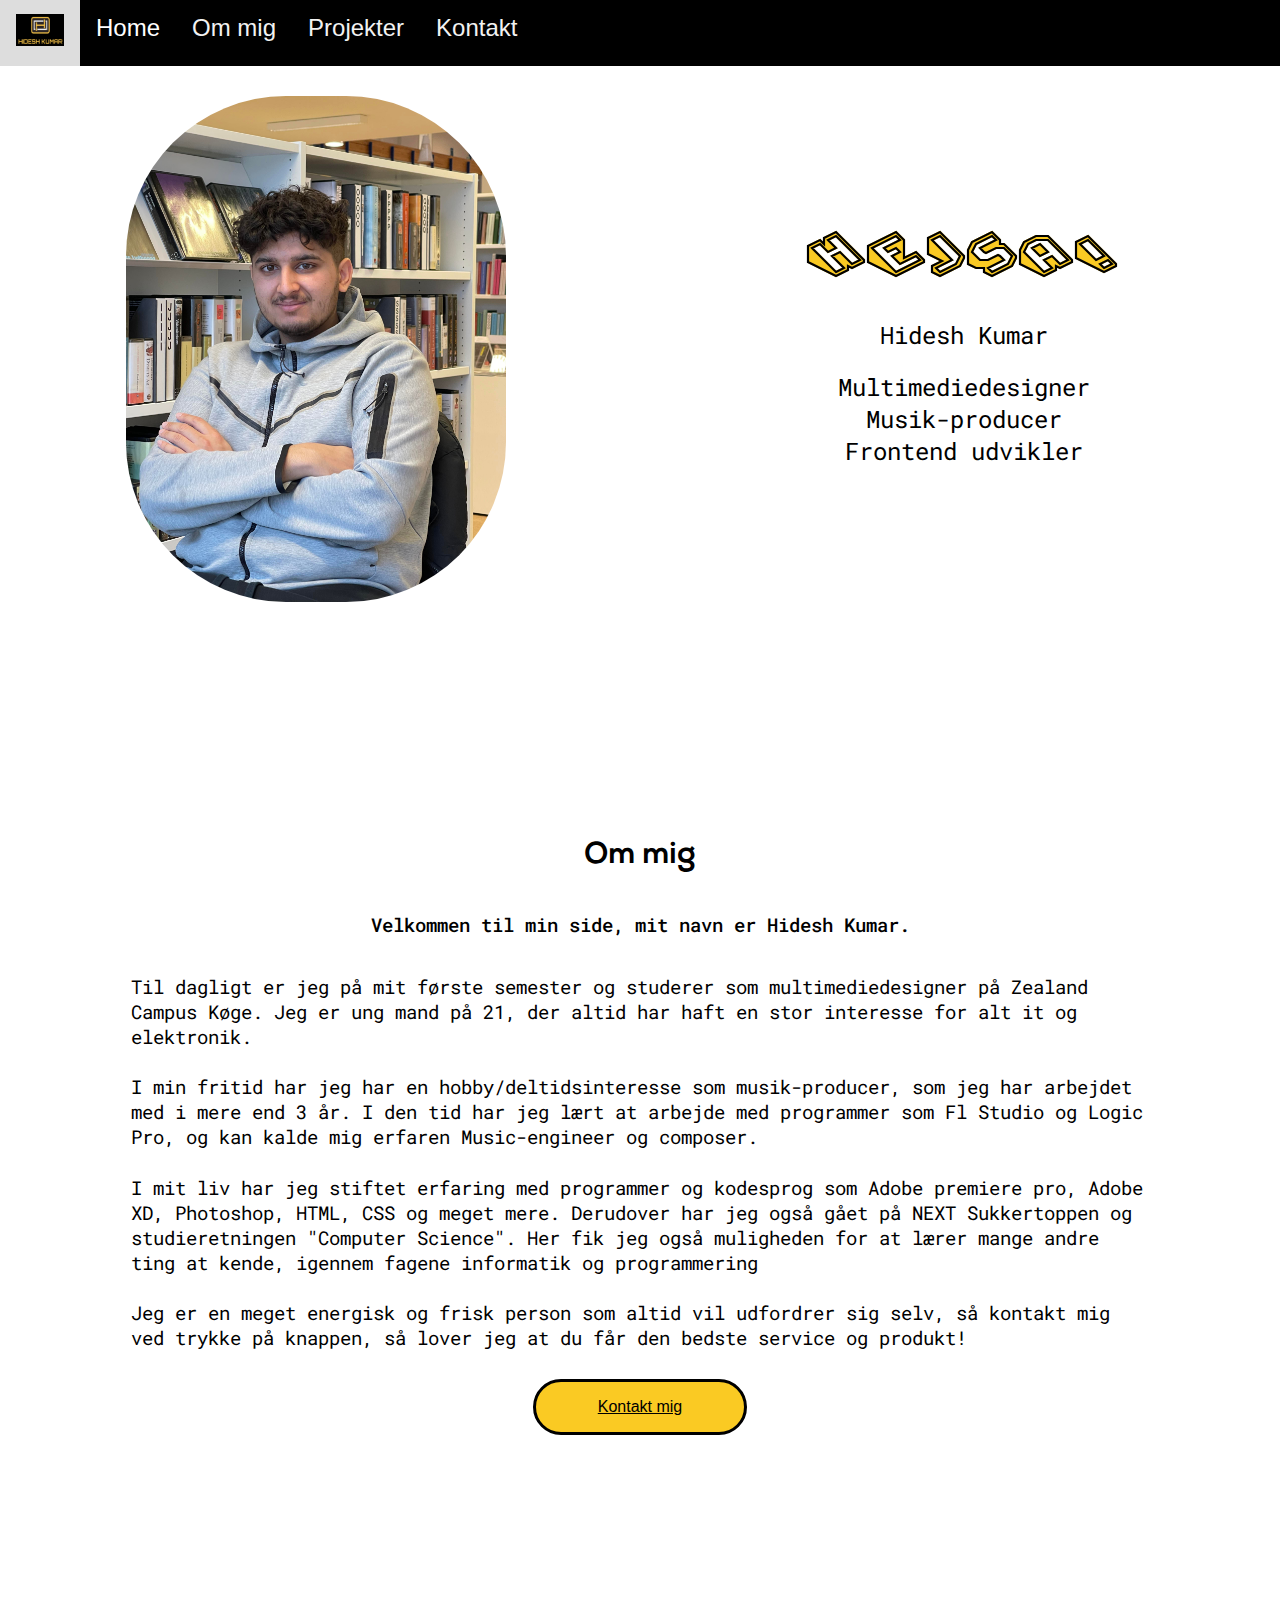
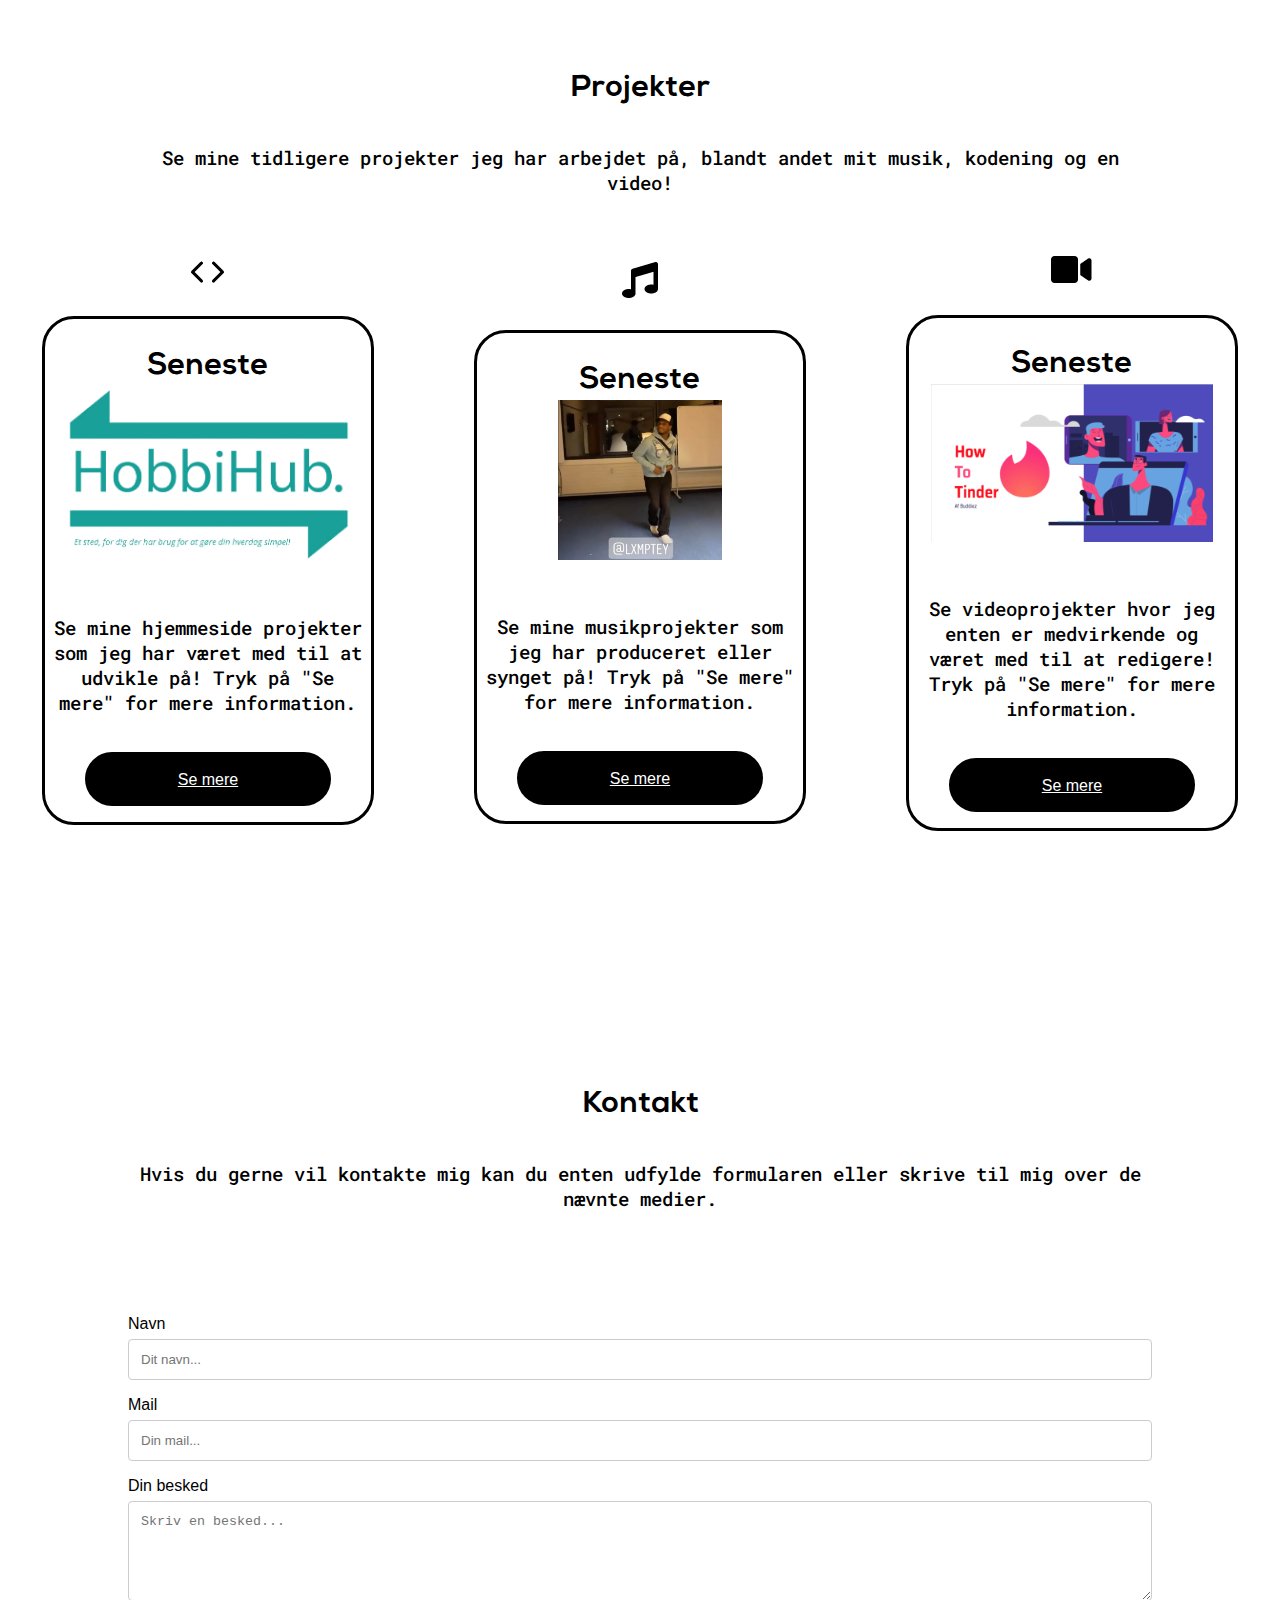
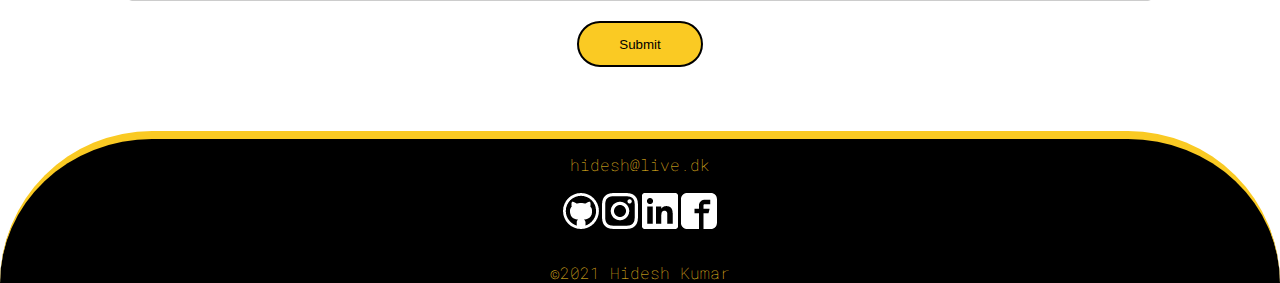
==== index.html @ 249264cd "Tidligere udgave" ====
<!DOCTYPE html>
<html lang="da">
<head>
    <meta charset="UTF-8">
    <meta http-equiv="X-UA-Compatible" content="IE=edge">
    <meta name="viewport" content="width=device-width, initial-scale=1.0">
    <title>Hidesh's portfolie</title>
    <link rel="icon" type="image/x-icon" href="Billeder_og_logo/favicon.ico">
    <link rel="stylesheet" href="stylesheet.css">
    <link rel="preconnect" href="https://fonts.googleapis.com"> 
    <link rel="preconnect" href="https://fonts.gstatic.com" crossorigin> 
    <link href="https://fonts.googleapis.com/css2?family=Roboto+Mono:wght@100;300&display=swap" rel="stylesheet">
    <link rel="stylesheet" href="https://cdnjs.cloudflare.com/ajax/libs/font-awesome/4.7.0/css/font-awesome.min.css">
</head>
<body>
    <main>
        <!--Navigation bar, som jeg har fået inspiration fra W3School - "Responsive Top Navigation", og gjort det til mit eget -->
        <!--link: https://www.w3schools.com/howto/howto_js_topnav_responsive.asp -->
        <header>
            <div class="topnav" id="myTopnav">
                <a href="#home" class="#"><img src="Billeder_og_logo/Hidesh_logo_1.png" alt="logo" class="navlogo"></a>
                <a href="#home" class="active">Home</a>
                <a href="#omMig">Om mig</a>
                <a href="projekt.html">Projekter</a>
                <a href="#kontakt">Kontakt</a>
                <a href="javascript:void(0);" class="icon" onclick="myFunction()">
                <i class="fa fa-bars"></i>
                </a>
            </div>
        </header>
    </main>
        <!--Hjem - Her ser man mit billede, og hvad jeg laver-->
        <section id="home">
            <div class="topcards">
                    <img src="Billeder_og_logo/hidesh.jpg" class="headimage" alt="Billede af Hidesh">
                    <div class="container">
                        <h1>Hejsa!</h1>
                            <div class="center">
                                <h2> Hidesh Kumar</h2>
                                    <p></p>
                                    <h2>Multimediedesigner
                                    <br>Musik-producer
                                    <br>Frontend udvikler
                                </h2>
                            </div>  
                    </div> 
            </div>    
        </section>

        <!--Om mig sektion - Forklare hvem jeg er som person med mine erfaringer: benyttet mig af grid funktionen, og center class -->

        <section id="omMig">
            <div class="center">
                <div class="textbox">
                        <h3>Om mig</h3>
                            <h5>Velkommen til min side, mit navn er Hidesh Kumar.</h5> 
                                <p></p>
                                <h4>Til dagligt er jeg på mit første semester og studerer som multimediedesigner på Zealand Campus Køge.
                                Jeg er ung mand på 21, der altid har haft en stor interesse for alt it og elektronik.</h4>
                                <p></p> 
                                <h4>I min fritid har jeg har en hobby/deltidsinteresse som musik-producer, som jeg har arbejdet med i mere end 3 år. I den tid har jeg lært at arbejde med
                                    programmer som Fl Studio og Logic Pro, og kan kalde mig erfaren Music-engineer og composer.
                                </h4>
                                <p></p> 
                                <h4>I mit liv har jeg stiftet erfaring med programmer og kodesprog som Adobe premiere pro, Adobe XD, Photoshop, HTML, CSS og meget mere. Derudover har jeg også gået på NEXT Sukkertoppen og studieretningen "Computer Science".
                                    Her fik jeg også muligheden for at lærer mange andre ting at kende, igennem fagene informatik og programmering</h4>
                                <p></p> 
                                <h4>Jeg er en meget energisk og frisk person som altid vil udfordrer sig selv, så kontakt mig ved trykke på knappen, så lover jeg at du får den bedste service og produkt!</h4>
                </div>  
            </div> 
            <!--Kontakt mig button som dirigere til kontakt mig #id-->
            <a href="#kontakt" class="button1">Kontakt mig</a>
        </section>

        <!--Projekter-->
        <section>
            <div class="center">
                <div class="textbox">
                    <h3 id="projekter">Projekter</h3>
                    <h5>Se mine tidligere projekter jeg har arbejdet på, blandt andet mit musik, kodening og en video!</h5>
                </div>
            </div>
            
        <!--Kode projekter-->
        <div class="cards">
            <div class="container">
                <img src="Billeder_og_logo/Iconfeather-code.png" alt="CodeLogo" class="logo">
                <div class="containerbox">
                    <h6>Seneste</h6>
                    <img src="Billeder_og_logo/HobbiHub.png" alt="Hobbihub" class="imageBox">
                        <h5>Se mine hjemmeside projekter som jeg har været med til at udvikle på! Tryk på "Se mere" for mere information.</h5>
                    <a href="projekt.html" class="button2">Se mere</a>
                </div>
            </div>

        <!--Musik projekter-->
    
            <div class="container">
                <img src="Billeder_og_logo/Iconawesome-music.png" alt="MusikLogo" class="logo">
                <div class="containerbox">
                    <h6>Seneste</h6>
                    <img src="Billeder_og_logo/image1_2.png" alt="Hobbihub" class="screenshot">
                        <h5>Se mine musikprojekter som jeg har produceret eller synget på! Tryk på "Se mere" for mere information.</h5>
                    <a href="projekt.html" class="button2">Se mere</a>
                    </div>
            </div>
       
        <!--Video projekter-->
  
            <div class="container">
                <img src="Billeder_og_logo/Iconawesome-video.png" alt="VideoLogo" class="logo">
                <div class="containerbox">
                    <h6>Seneste</h6>
                    <img src="Billeder_og_logo/HTT.png" alt="Hobbihub" class="imageBox">
                        <h5>Se videoprojekter hvor jeg enten er medvirkende og været med til at redigere! Tryk på "Se mere" for mere information.</h5>
                    <a href="projekt.html" class="button2">Se mere</a>
                </div>
            </div>
        </div>
        </section>

        <!--Kontakt formular - https://www.w3schools.com/html/html_forms.asp - Hjælp fra W3Schools, med en meget fin formulerende forklaring -->
        <section>

            <div class="center">
                <div class="textbox">
                    <h3 id="kontakt" >Kontakt</h3>
                    <h5 >Hvis du gerne vil kontakte mig kan du enten udfylde formularen eller skrive til mig over de nævnte medier.</h5>
                </div>
            </div>

            <div  class="container">
                <!--Normalt ville der havde været sat en PHP-fil, men da vi ikke har arbejdet med det i nu holder jeg den tom-->
                <form action="#">
                    <label for="navn">Navn</label>
                    <input type="text" id="navn" name="navn" placeholder="Dit navn...">

                    <label for="mail">Mail</label>
                    <input type="text" id="mail" name="mail" placeholder="Din mail...">

                    <label for="message">Din besked</label>
                    <textarea id="message" name="message" placeholder="Skriv en besked..." style="height:100px"></textarea>

                    <input type="submit" value="Submit">
                </form>
            </div>
        </section>

    <!--Footer med href links til forskellige sociale medier-->   
    <footer class="footer">
      <p class="text">hidesh@live.dk</p>
        <br>
      <div class="grid-containerfooter">
        <a href="https://github.com/hidesh"><img src="Billeder_og_logo/github.png" alt="github" class="github"></a>
        <a href="https://www.instagram.com/hidesh_kumar/"><img src="Billeder_og_logo/instagram.png" alt="instagram" class="instagram"></a>
        <a href="https://www.linkedin.com/in/hidesh-k-a21056208"><img src="Billeder_og_logo/linkedin.png" alt="linkedIn" class="linkedIn"></a>
        <a href="https://facebook.com"><img src="Billeder_og_logo/facebook.png" alt="facebook" class="facebook"></a>
      </div>
        <br>
      <p class="text">©2021 Hidesh Kumar</p>
      <div>
          <!--En "Gå op" knap, som den her funktion til at gå til toppen af siden-->
          <button onclick="topFunction()" id="myBtn" title="Gå til top"><img src="Billeder_og_logo/ScrollButton.png" alt="scrollButton"></button>
      </div>
      
     
    </footer>
        

    

    
    
<!--Scripts-->  

    <!-- JS til navbar-->
    <script>
        function myFunction() {
        var x = document.getElementById("myTopnav");
        //benyttelse af if statement
        if (x.className === "topnav") {
            x.className += " responsive";
        } else {
            x.className = "topnav";
            }
        }
    </script>

    <!-- JS til footer knap-->
    <!--Jeg har valgt at bruge inspiration fra https://www.w3schools.com/howto/howto_js_scroll_to_top.asp-->
    <script>
        //Her har vi vores variable, som angiver knappen, også kaldet på engelsk "identifiers".
        var mybutton = document.getElementById("myBtn");
        
        //Når brugeren har scrollede ned 20px pixels from toppen, visser den knappen
        window.onscroll = function() {scrollFunction()};
        
        //benyttelse af if statement
        function scrollFunction() {
        if (document.body.scrollTop > 20 || document.documentElement.scrollTop > 20) {
            mybutton.style.display = "block";
        } else {
            mybutton.style.display = "none";
        }
        }
        
        // Når brugeren klikker på knappen scroll den op til top.
        function topFunction() {
        document.body.scrollTop = 0;
        document.documentElement.scrollTop = 0;
        }
    </script>



</body>




 
</html>
---- stylesheet.css ----
body {
    margin: 0;
    font-family: Arial, Helvetica, sans-serif;
  }

/*Tekst classes*/  
  h1 {
      -webkit-text-stroke: 0.2px black; 
      color: #faca23;
      font-family: sliceX;
      font-size: 4rem;
      text-align: center;
  }

  h2 {
      color: black;
      font-family: 'Roboto Mono', monospace;
      font-weight: 400;
      text-align: center;
      font-size: 1.5rem;
  }

  h3{
      font-family: nexaboldX;
      font-size: 1.9rem;
      src: local('NexaXBold');
      text-align: center;
      padding-top: 20% ;
  }

  h4{
    font-family: 'Roboto Mono', monospace;
    font-size: 1.2rem;
    text-align: initial;
    font-weight: 400;
  }

  h5{
    font-family: 'Roboto Mono', monospace; 
    font-weight: 500;
    font-size: 1.2rem;
    text-align: center;
    padding:5px;
  }

  h6{
    font-family: nexaboldX;
    font-size: 1.9rem;
    margin-top: auto;
    margin-bottom: auto;
    src: local('NexaXbold');
    text-align: center;
    margin-top: 1em;
  }

  .h7{
    font-family: 'Roboto Mono', monospace; 
    font-weight: 500;
    text-align: justify;
    font-size: 1.2rem;
  }



  .musictext{
    font-family: -apple-system, BlinkMacSystemFont, 'Segoe UI', Roboto, Oxygen, Ubuntu, Cantarell, 'Open Sans', 'Helvetica Neue', sans-serif;
    font-size: 0.8rem;
    text-align: center;
    margin-top: auto;
    margin-bottom: auto;
  }

/*Centerboks så elementerne kan være centreret*/
  .center{
    margin: auto;
    display: block;
    width: 80%; 
}

/*Container*/
  .textbox{
    border: 3px solid white;
  }

  .grid-containerbox {
    display: grid;
    grid-template-columns: auto auto auto auto;
    justify-content: center;
  }

  .container{
    margin: auto;
    padding-top: 5%;
    padding-bottom: 5%;
    display: block;
    width: 80%; 
  }

  .containerbox {
    border: 3px solid black;
    border-radius: 2em;
  }

  .imageBox{
    height: auto;
    max-width: 100%;
    display: block;
    padding-bottom: 5%;
    margin: auto;
  }

/*Class til justering af første billede af mig*/
  .headimage{
    max-width: 60%;
    max-height: 100%;
    border-radius: 10em;
    text-align:center;
    display:block;
    margin:auto;
    margin-top: 30px;
  }

/*Knapper*/
  a.button1{
    background-color:#faca23 ;
    color: black;
    padding: 1em 3em;
    width: 7em;
    border: 0.2em solid black;
    border-radius: 2em;
    cursor: pointer;
    display: block;
    margin: auto;
    font-family: Impact, Haettenschweiler, 'Arial Narrow Bold', sans-serif;
    text-align: center;
  }
  
  a.button2{
    display: block;
    margin: auto;
    margin-bottom: 1em;
    margin-top: 1em;
    padding: 1em 4em;
    height: 1em;
    width: 7em;
    border: 0.2em solid black;
    border-radius: 2em;
    background-color:black ;
    color: white;
    font-family: Impact, Haettenschweiler, 'Arial Narrow Bold', sans-serif;
    text-align: center;
  }

  /*Billede justeringer og deres classes*/
  .logo{
    margin: auto;
    display: block;
    padding-bottom: 2rem;
  }

  .buttonlogo{
      margin: auto
  }

  .screenshot{
    height: 50%;
    width: 50%;
    display: flex;
    padding-bottom: 5%;
    margin: auto;
  }

/*Lyd class*/
  .audioimage{
    display: flex;
    width: 4rem;
    height: 4rem;
    margin: auto;
  }

  .audio-container{
    display: flex;
    justify-content: center;
    align-items: center;
    margin: auto;
    padding-top: 1em;
    padding-bottom: 2em;
}

/*Grid der giver mig muligheden for at ændre det fra rows til coloumns, så det passer perfekt til både mobil og desktop*/
.cards {
    max-width: 100%;
    margin: 0 auto;
    display: grid;
    grid-gap: 1rem;
  }

.topcards {
    max-width: 100%;
    margin: 0 auto;
    display: grid;
    grid-gap: 1rem;
}

.cardsproject{
    max-width: 100%;
    margin: 0 auto;
    display: grid;
    grid-gap: 1rem;
}

/* kontakt form - https://www.w3schools.com/html/html_forms.asp */
input[type=text], select, textarea {
  width: 100%; 
  padding: 12px; 
  border: 1px solid #ccc; 
  border-radius: 4px; 
  box-sizing: border-box; 
  margin-top: 6px; 
  margin-bottom: 16px; 
  resize: vertical 
}

/* Kontakt formlar med min egen styling */
input[type=submit] {
  background-color:#faca23 ;
  color: black;
  padding: 1em 3em;
  border: 0.2em solid black;
  border-radius: 2em;
  cursor: pointer;
  display: block;
  margin: auto;
  font-family: Impact, Haettenschweiler, 'Arial Narrow Bold', sans-serif;
  text-align: center;
}


  /* navbar med egen styling - https://www.w3schools.com/howto/howto_js_topnav_responsive.asp*/
 
  /* Baggrund til navbar*/
.topnav {
    background-color: rgb(0, 0, 0);
    overflow: hidden;
  }
  
  /* styling af links i navbaren */
  .topnav a {
    float: left;
    display: block;
    color: #f2f2f2;
    text-align: center;
    padding: 14px 16px;
    text-decoration: none;
    font-size: 1.5rem;
  }
  
  /* Farve skifte når der hover over dem */
  .topnav a:hover {
    background-color: #ddd;
    color: black;
  }
  
  /* En aktiv class der ikke har en hvid highlight for at indikere på hvilken side man er på */
  .topnav a.active {
    background-color: black;
    color: white;
  }
  
  /* For markering af den aktive link til at forsvinde når der bliver klikket*/
  .topnav .icon {
    display: none;
  }

  /*Mit eget logo*/
  .topnav .navlogo {
    max-width: 3rem;
    min-height: 2rem

  }


  /* Footer */
  footer {
  background-color: black;
  border-top: 0.5em solid #faca23;
  width: 100%;
  height: 100%;
  border-radius: 300px 300px 0 0;
  }

  footer .text{
    margin: 0;
    margin-top: 15px;
    text-align: center;
    color: #faca23;
    font-family: 'Roboto Mono', monospace;
    font-weight: 100;
  }

  footer .instagram,.linkedIn,.github,.facebook {
    float: center;
    display: block;
    margin: auto;
  }

  .grid-containerfooter {
    display: grid;
    grid-template-columns: auto auto auto auto;
    justify-content: center;
    grid-gap: 0.2em;
  }

  /* footer button*/
  #myBtn {
    display: none;
    margin: auto;
    position: center; 
    cursor: pointer;
    padding: 15px;
    color: transparent;
    background-color: transparent;
    border: transparent;
  }
  
  /*video størrelse til den embed youtube video*/
  .videosize{
      width: 100%;
      height: 700px;
      border-width: 0px;
  }

  /*Forskellige fonte jeg blev nød til at fremkalde lokalt*/
  @font-face {
      font-family: nexaboldX;
      src: url(fonts/NexaXBold.otf);
  }

  @font-face {
      font-family: urbanRetro;
      src: url(fonts/UrbanRetro.ttf);
  }
  
  @font-face {
      font-family: sliceX;
      src: url(fonts/slice.ttf);
  }


/*media quries - Gøre hjemmesiden responsive ved hjælp af breakpoints*/
  @media screen and (min-width:900px) {
      .cards{grid-template-columns: repeat(3, 1fr);}
      .logo {
          position: relative;
          display: block;
          margin: auto;
      }
      .headimage{
          width: 60%;
      }
      .topcards{
        grid-template-columns: repeat(2, 1fr)
      }

      .cardsproject{
        grid-template-columns: repeat(2, 1fr);
      }

      .topnav a {
        font-size: 1.5rem;
      }
  }


  @media screen and (max-width: 600px) {
    .topnav a:not(:first-child) {display: none;}
    .topnav a.icon {
      float: right;
      display: block;
    }
  }
  
  @media screen and (max-width: 600px) {
    .topnav.responsive {position: relative;}
    .topnav.responsive .icon{
      position: absolute;
      right: 0;
      top: 0;
    }

    .topnav.responsive a {
      float: none;
      display: block;
      text-align: left;
    }

    .videosize{
        width: 100%;
        height: 20em;
    }

  }


@media screen and (min-width: 1300px) {
    h1{
            font-size: 6rem;
        }

    h2{
          font-size: 2rem;
      }

    h3{
          font-size: 3.8rem;
          padding-top: 14%;
      }

    h4{
          font-size: 1.5rem ;
      }

    h5{
          font-size: 1.5rem;
      }

    .buttonlogo{
        width: 150px;
        height: 150px;
    }


}
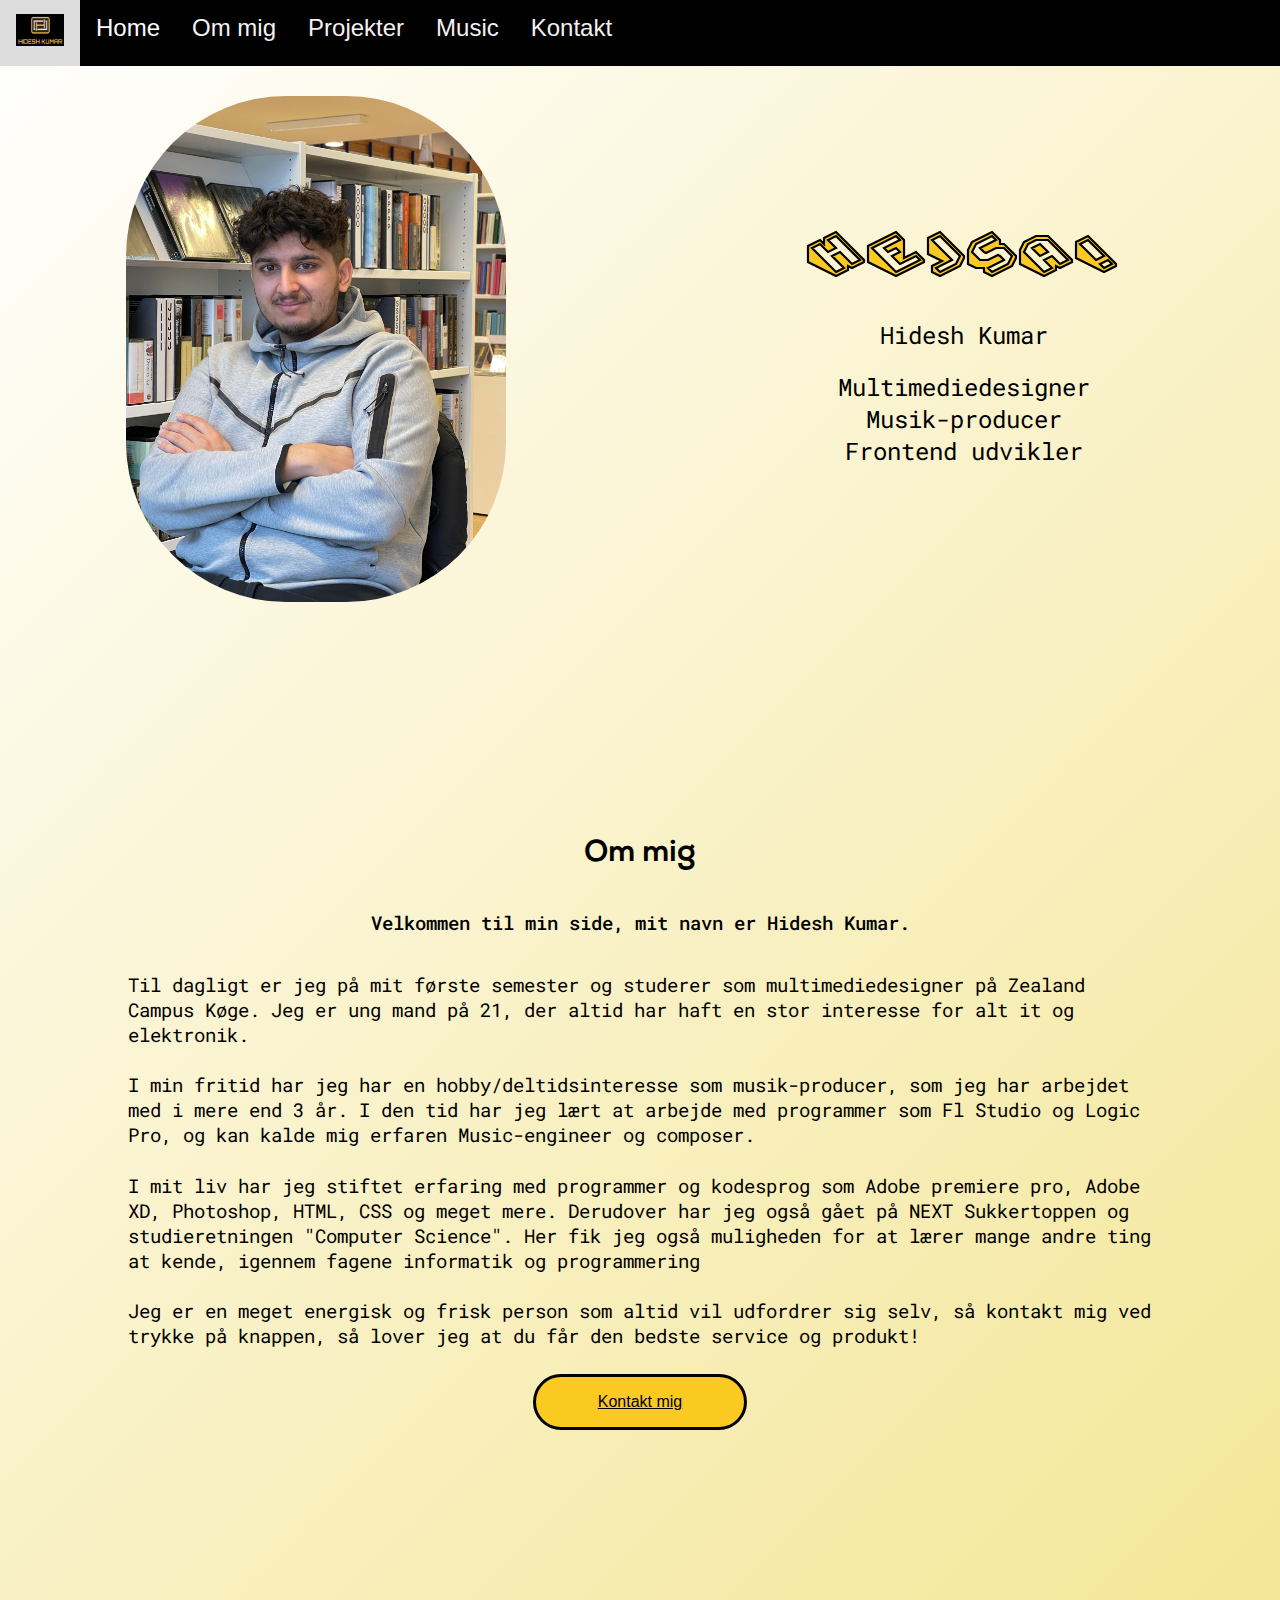
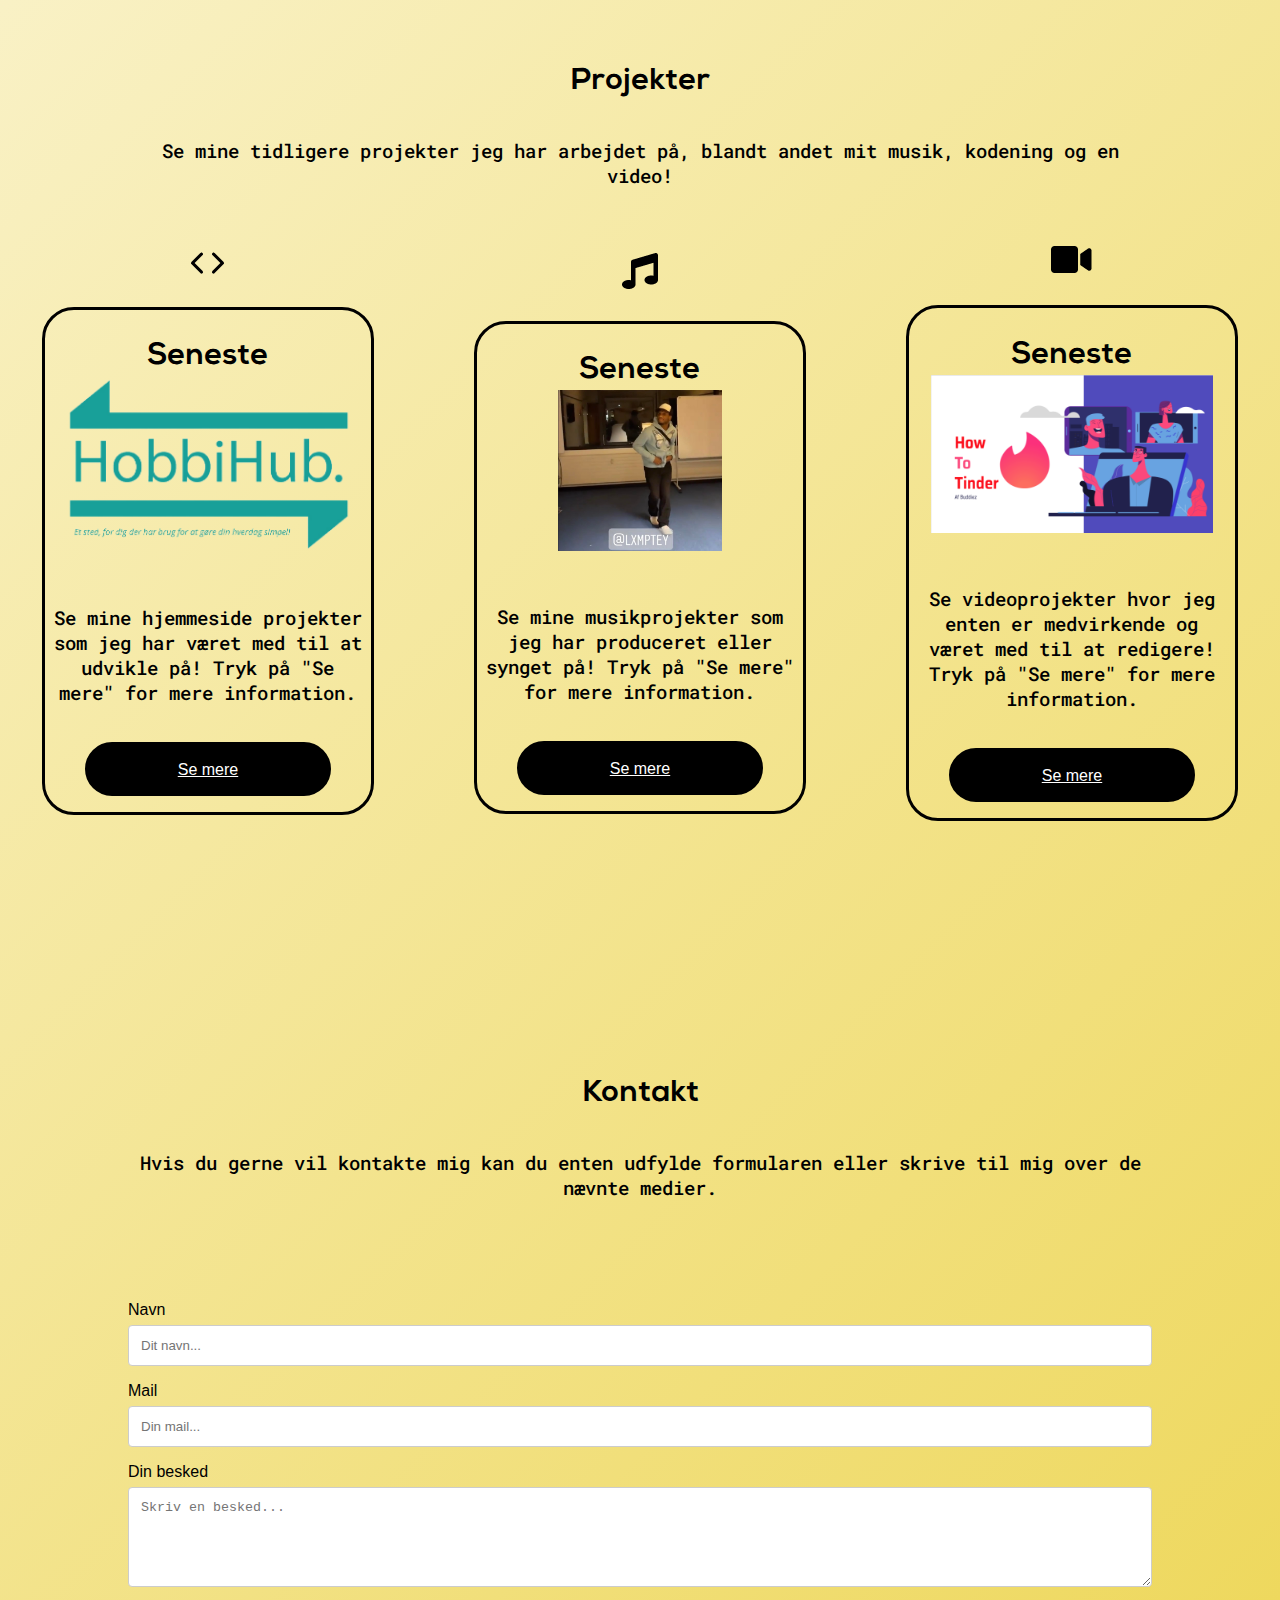
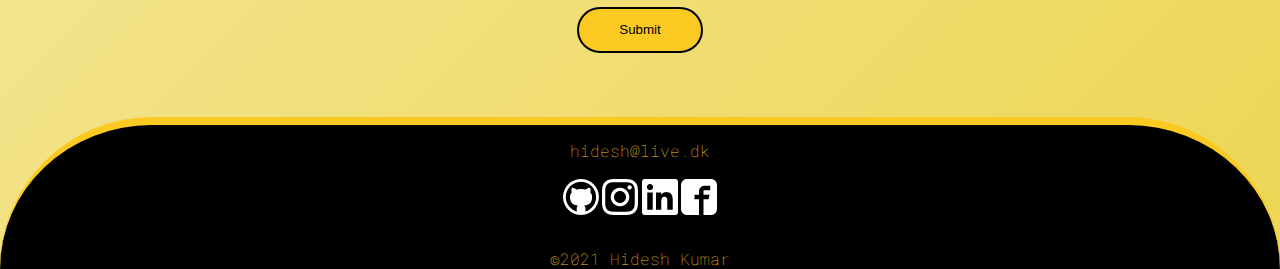
==== commit 5758ffed: "Rettelse og ændring i Navbar" ====
--- a/index.html
+++ b/index.html
@@ -22,6 +22,7 @@
                 <a href="#home" class="active">Home</a>
                 <a href="#omMig">Om mig</a>
                 <a href="projekt.html">Projekter</a>
+                <a href="music.html">Music</a>
                 <a href="#kontakt">Kontakt</a>
                 <a href="javascript:void(0);" class="icon" onclick="myFunction()">
                 <i class="fa fa-bars"></i>
--- a/stylesheet.css
+++ b/stylesheet.css
@@ -1,7 +1,26 @@
 body {
     margin: 0;
     font-family: Arial, Helvetica, sans-serif;
-  }
+    background: linear-gradient(-45deg, #000000, #2d7dff, #e7c81b, #ffffff);
+	background-size: 400% 400%;
+	animation: gradient 20s ease infinite;
+	height: 100%;
+  }
+
+/*Baggrunds animation*/
+
+@keyframes gradient {
+	0% {
+		background-position: 0% 50%;
+	}
+	50% {
+		background-position: 100% 50%;
+	}
+	100% {
+		background-position: 0% 50%;
+	}
+}
+
 
 /*Tekst classes*/  
   h1 {
@@ -79,7 +98,7 @@
 
 /*Container*/
   .textbox{
-    border: 3px solid white;
+    border: 3px rgba(red, green, blue, 1);
   }
 
   .grid-containerbox {
@@ -121,6 +140,21 @@
   }
 
 /*Knapper*/
+
+  .buttonOne{
+    background-color: #000000;
+    color: white;
+    padding: 15px 32px;
+    text-align: center;
+    font-size: 16px;
+    cursor: pointer;
+    -webkit-transition-duration: 0.4s; /* Safari */
+    transition-duration: 0.4s;
+  }
+  .buttonOne:hover {
+    box-shadow: 0 12px 16px 0 rgba(0,0,0,0.24),0 17px 50px 0 rgba(0,0,0,0.19);
+  }
+
   a.button1{
     background-color:#faca23 ;
     color: black;
@@ -185,6 +219,15 @@
     margin: auto;
     padding-top: 1em;
     padding-bottom: 2em;
+}
+
+.musicPlayer{
+  display: flex;
+  justify-content: center;
+  align-items: center;
+  margin: auto;
+  padding-top: 1em;
+  padding-bottom: 2em;
 }
 
 /*Grid der giver mig muligheden for at ændre det fra rows til coloumns, så det passer perfekt til både mobil og desktop*/
@@ -330,6 +373,11 @@
       border-width: 0px;
   }
 
+  .videosizeYT{
+    width: 100%;
+    height: 600px;
+}
+
   /*Forskellige fonte jeg blev nød til at fremkalde lokalt*/
   @font-face {
       font-family: nexaboldX;
@@ -372,7 +420,7 @@
   }
 
 
-  @media screen and (max-width: 600px) {
+  @media screen and (max-width: 630px) {
     .topnav a:not(:first-child) {display: none;}
     .topnav a.icon {
       float: right;
@@ -399,6 +447,11 @@
         height: 20em;
     }
 
+    .videosizeYT{
+      width: 100%;
+      height: 20em;
+  }
+
   }
 
 
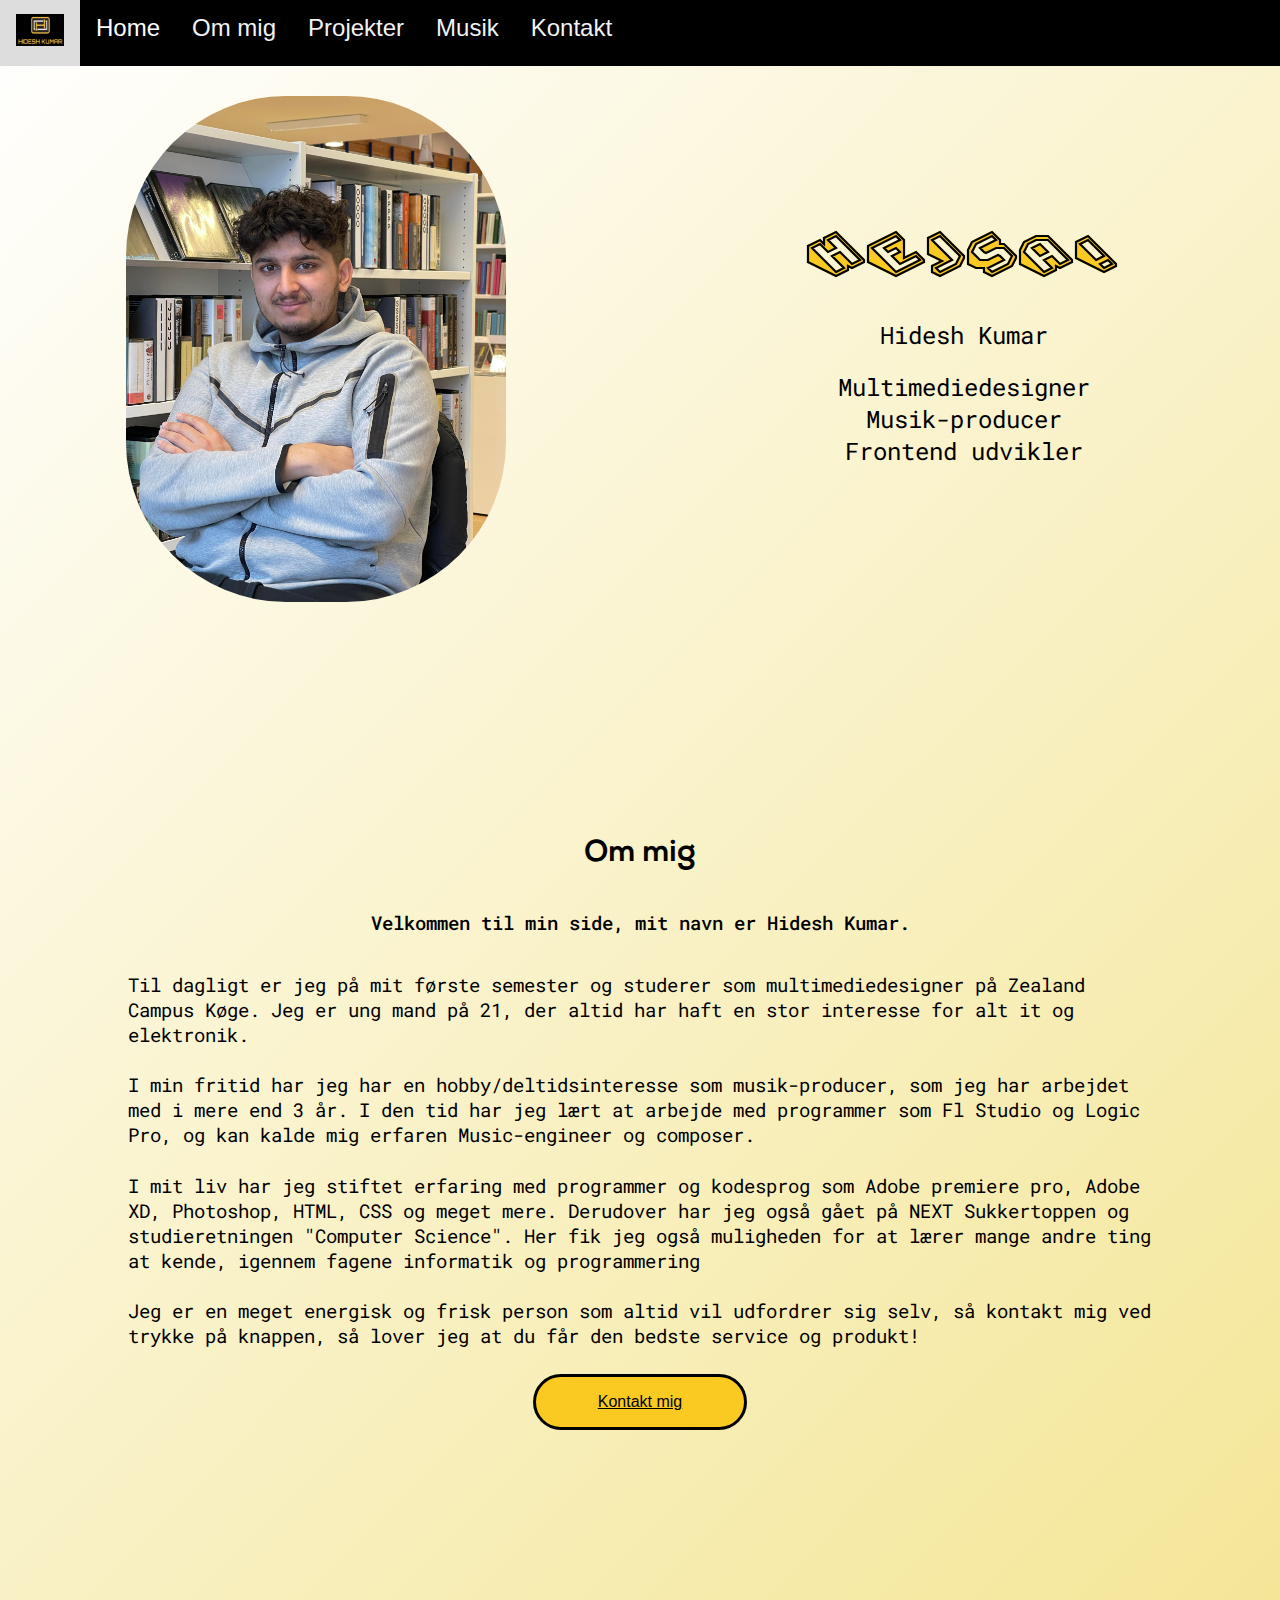
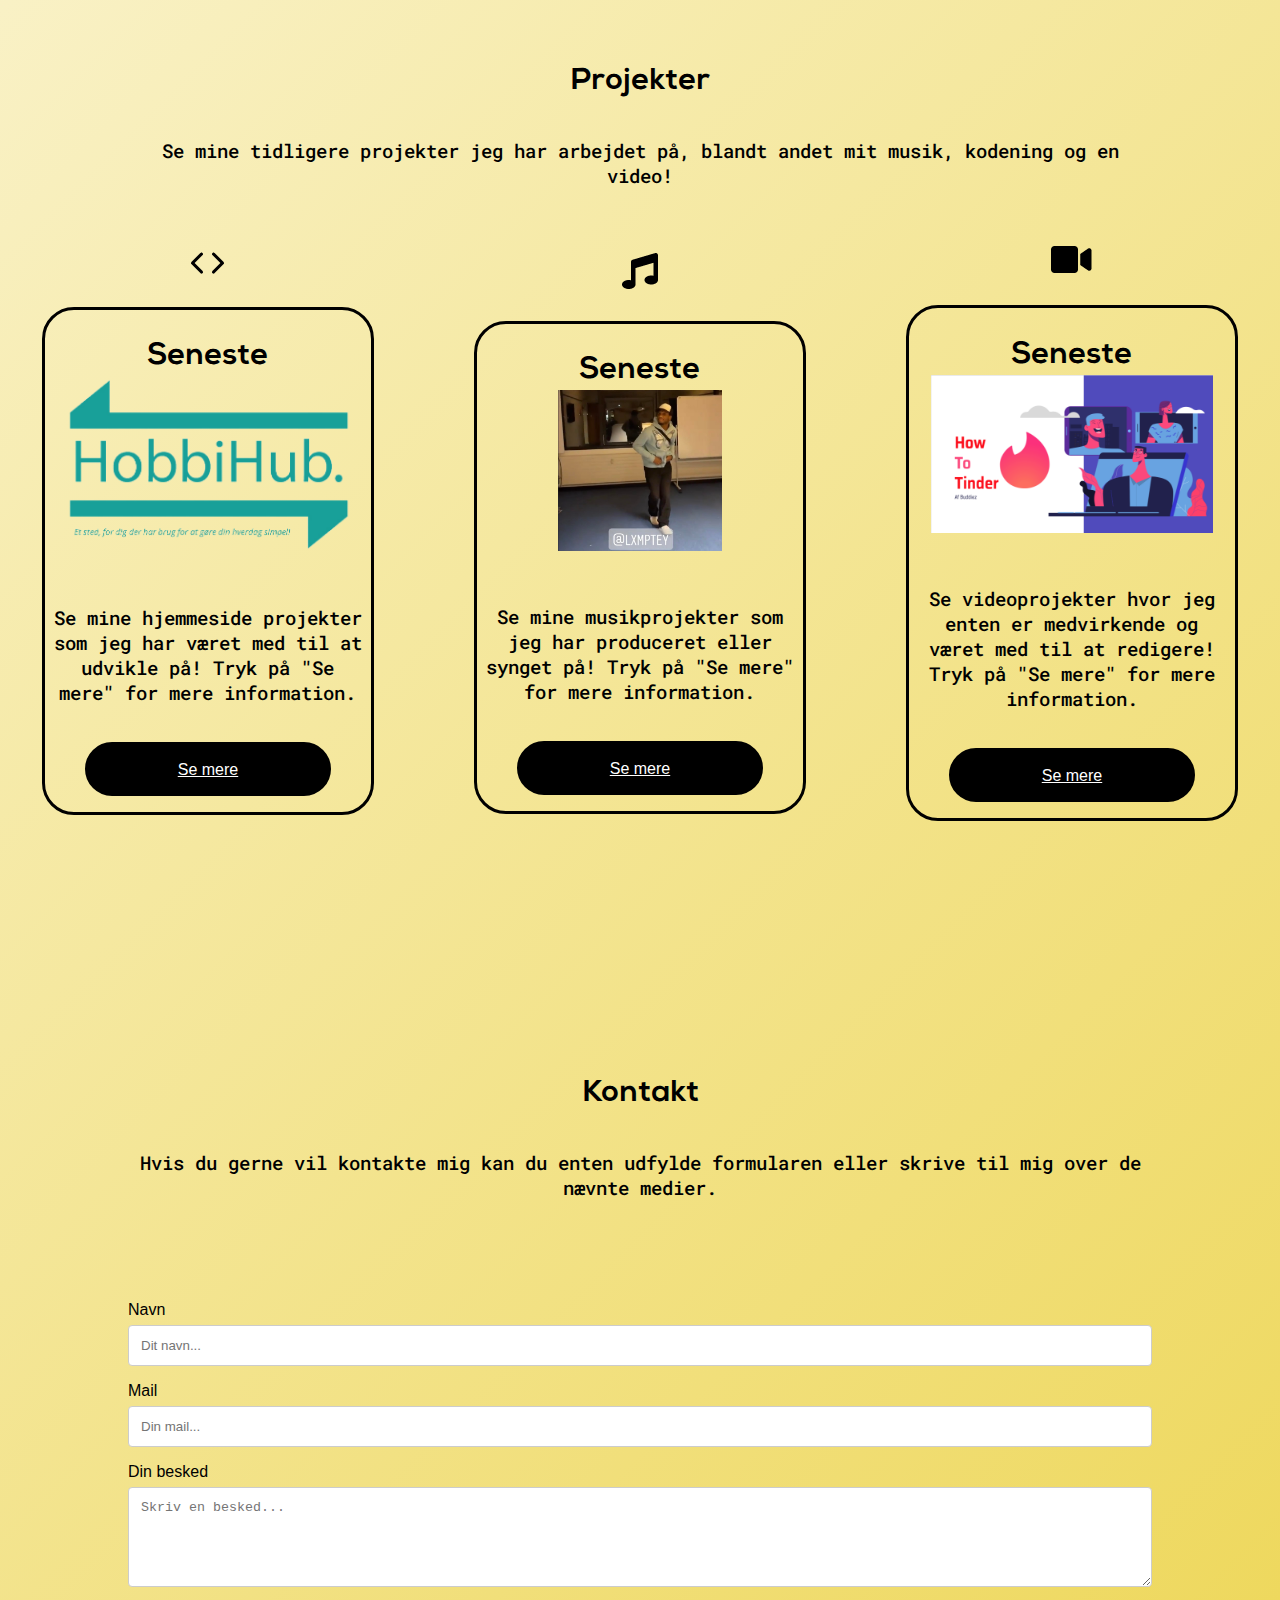
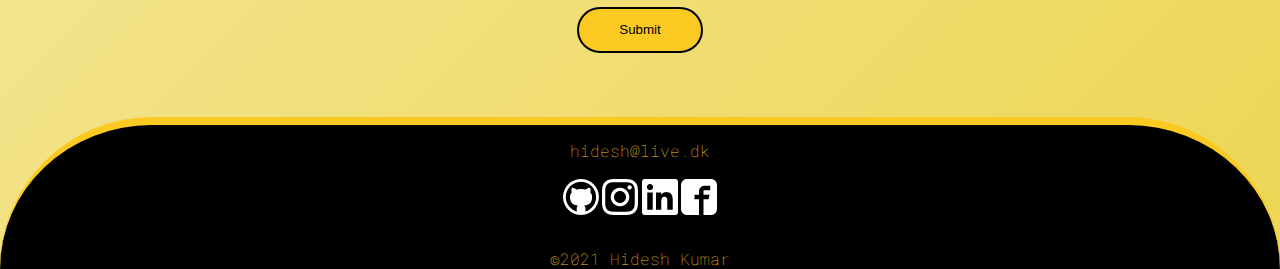
==== commit 8da8a72f: "små rettelser og valideret side" ====
--- a/index.html
+++ b/index.html
@@ -22,7 +22,7 @@
                 <a href="#home" class="active">Home</a>
                 <a href="#omMig">Om mig</a>
                 <a href="projekt.html">Projekter</a>
-                <a href="music.html">Music</a>
+                <a href="music.html">Musik</a>
                 <a href="#kontakt">Kontakt</a>
                 <a href="javascript:void(0);" class="icon" onclick="myFunction()">
                 <i class="fa fa-bars"></i>
